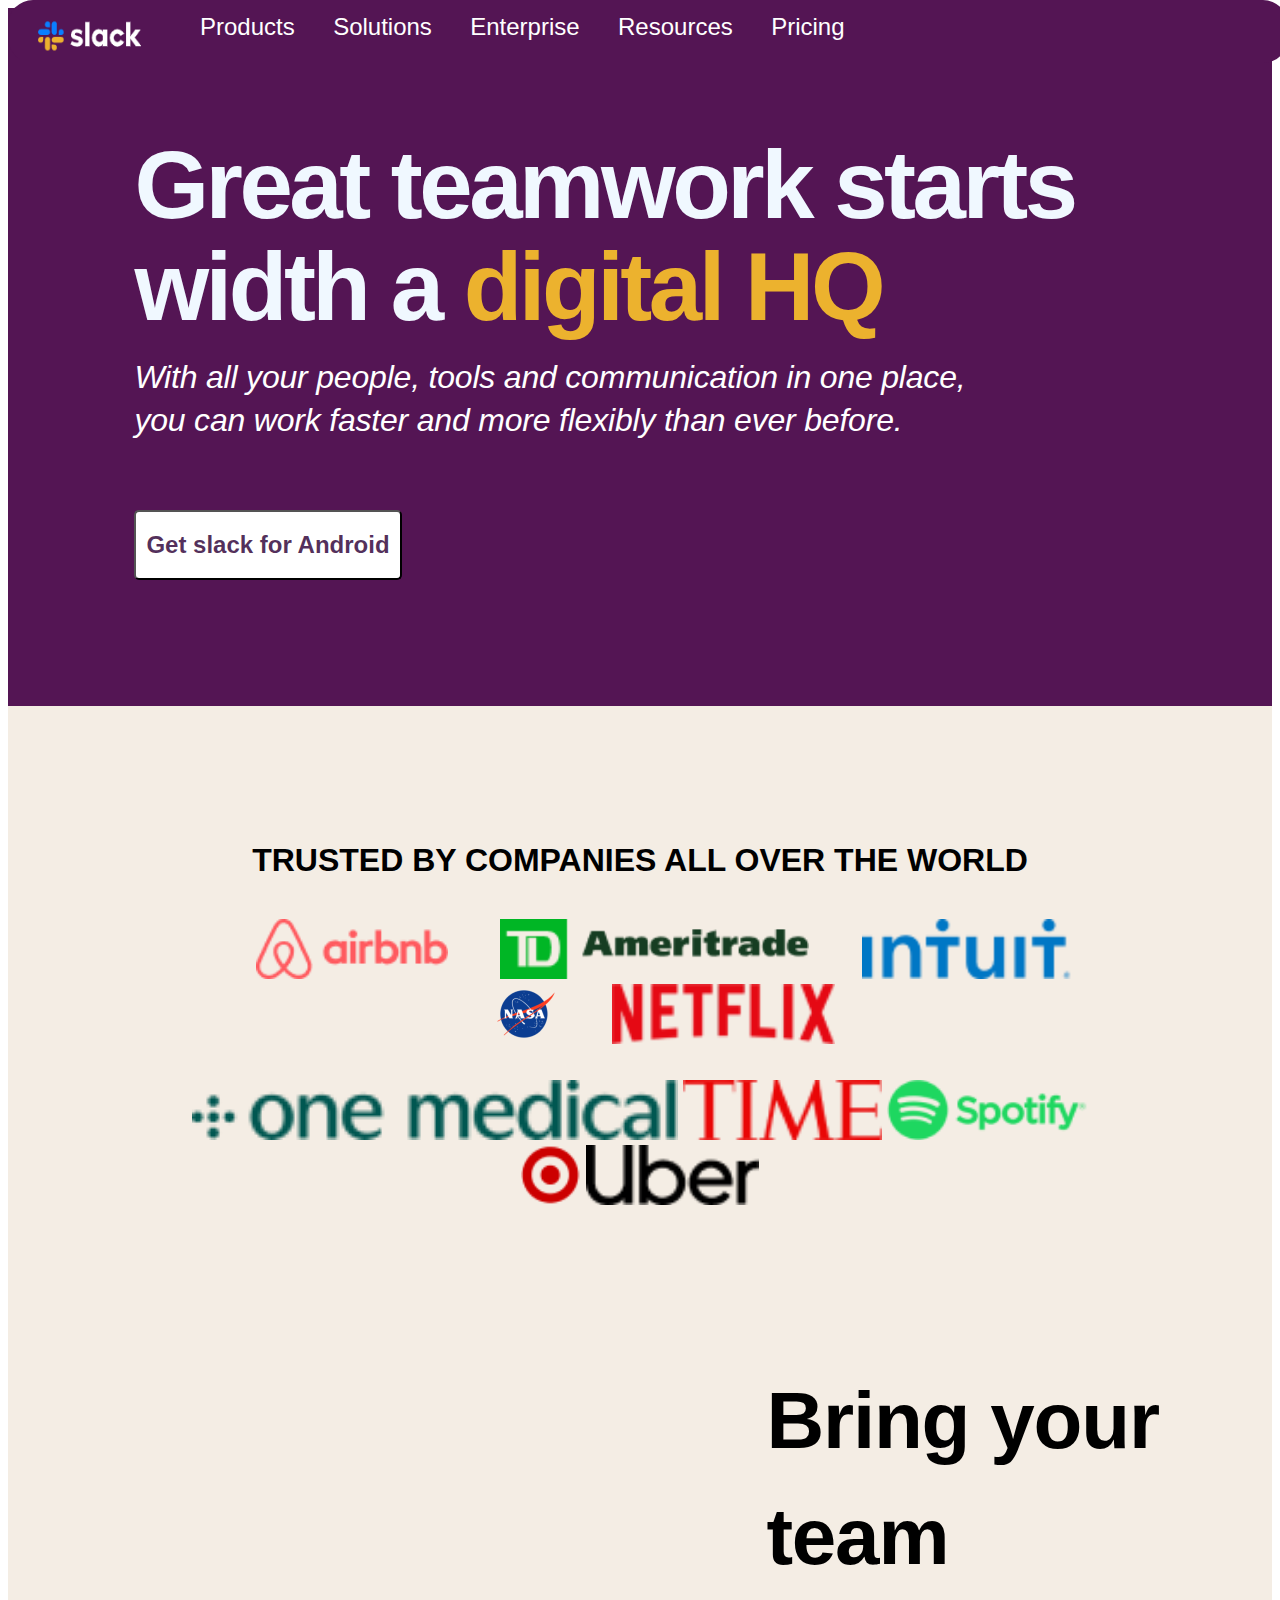
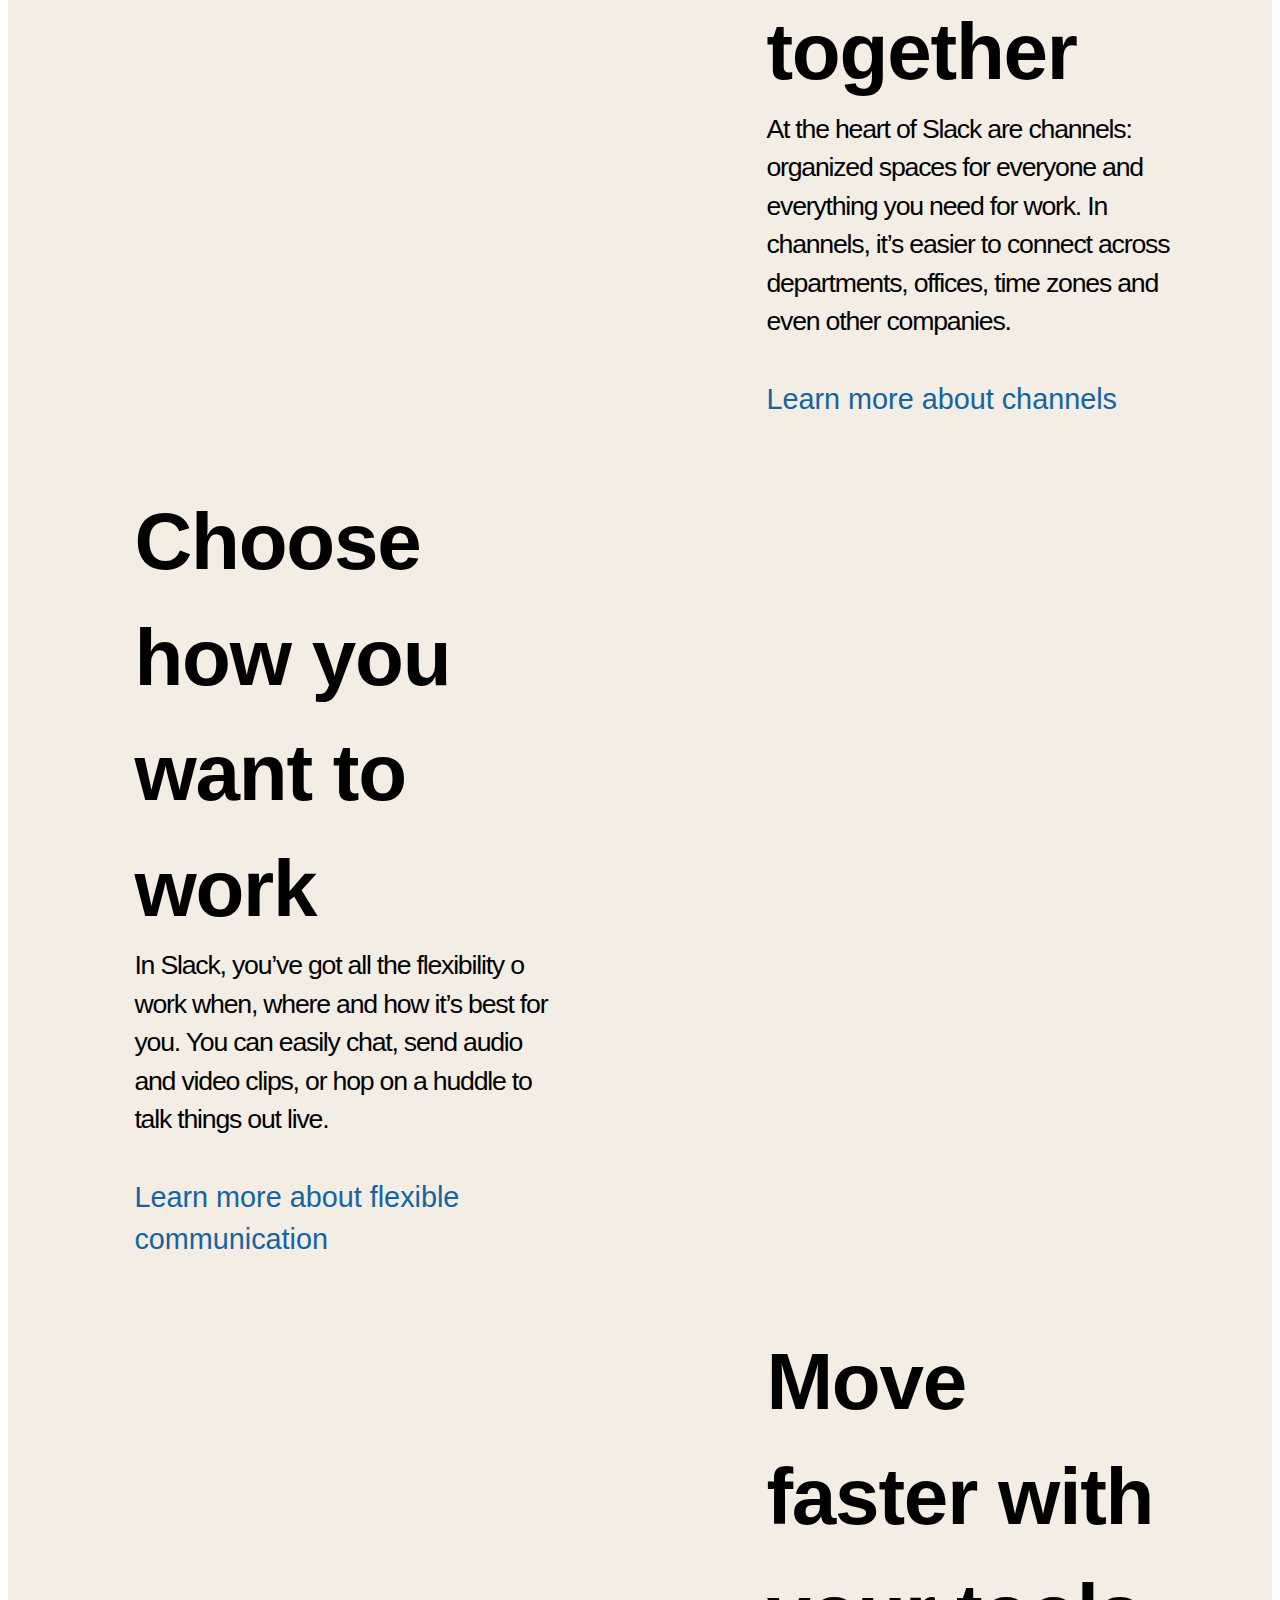
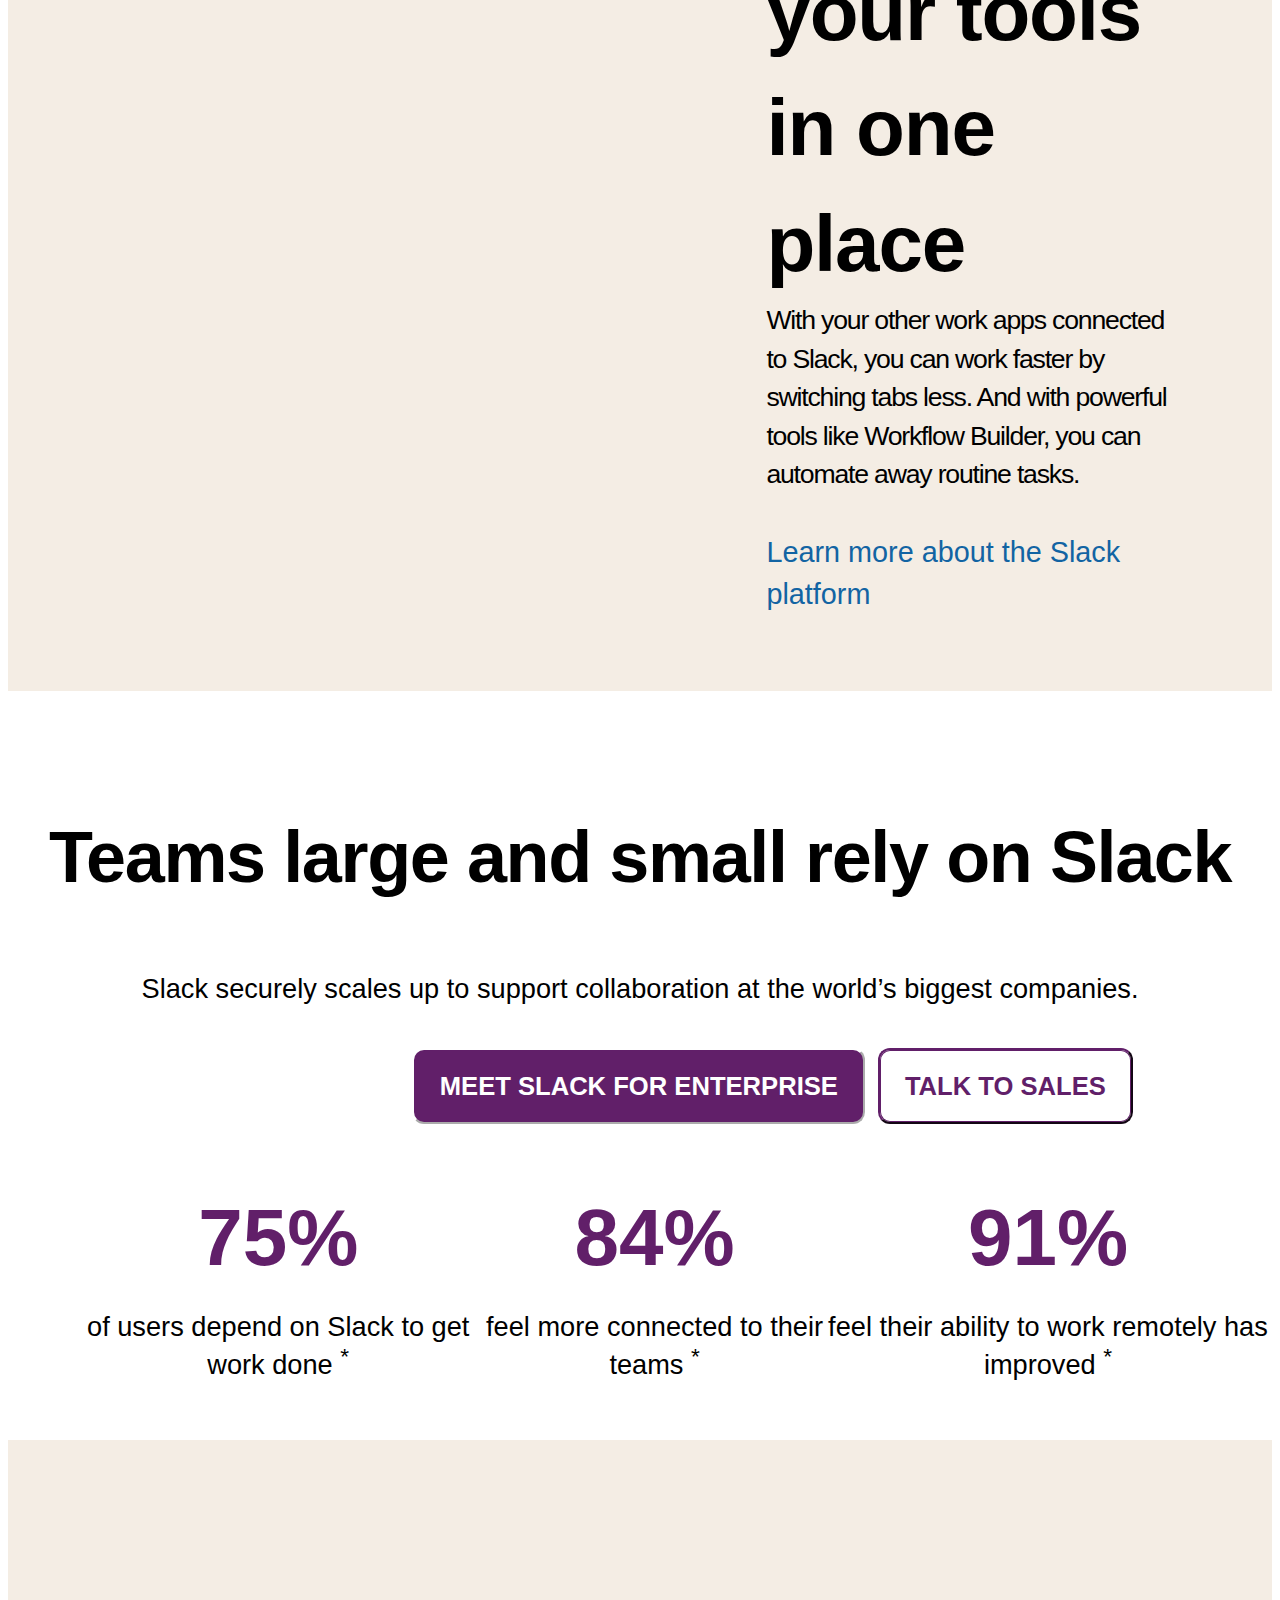
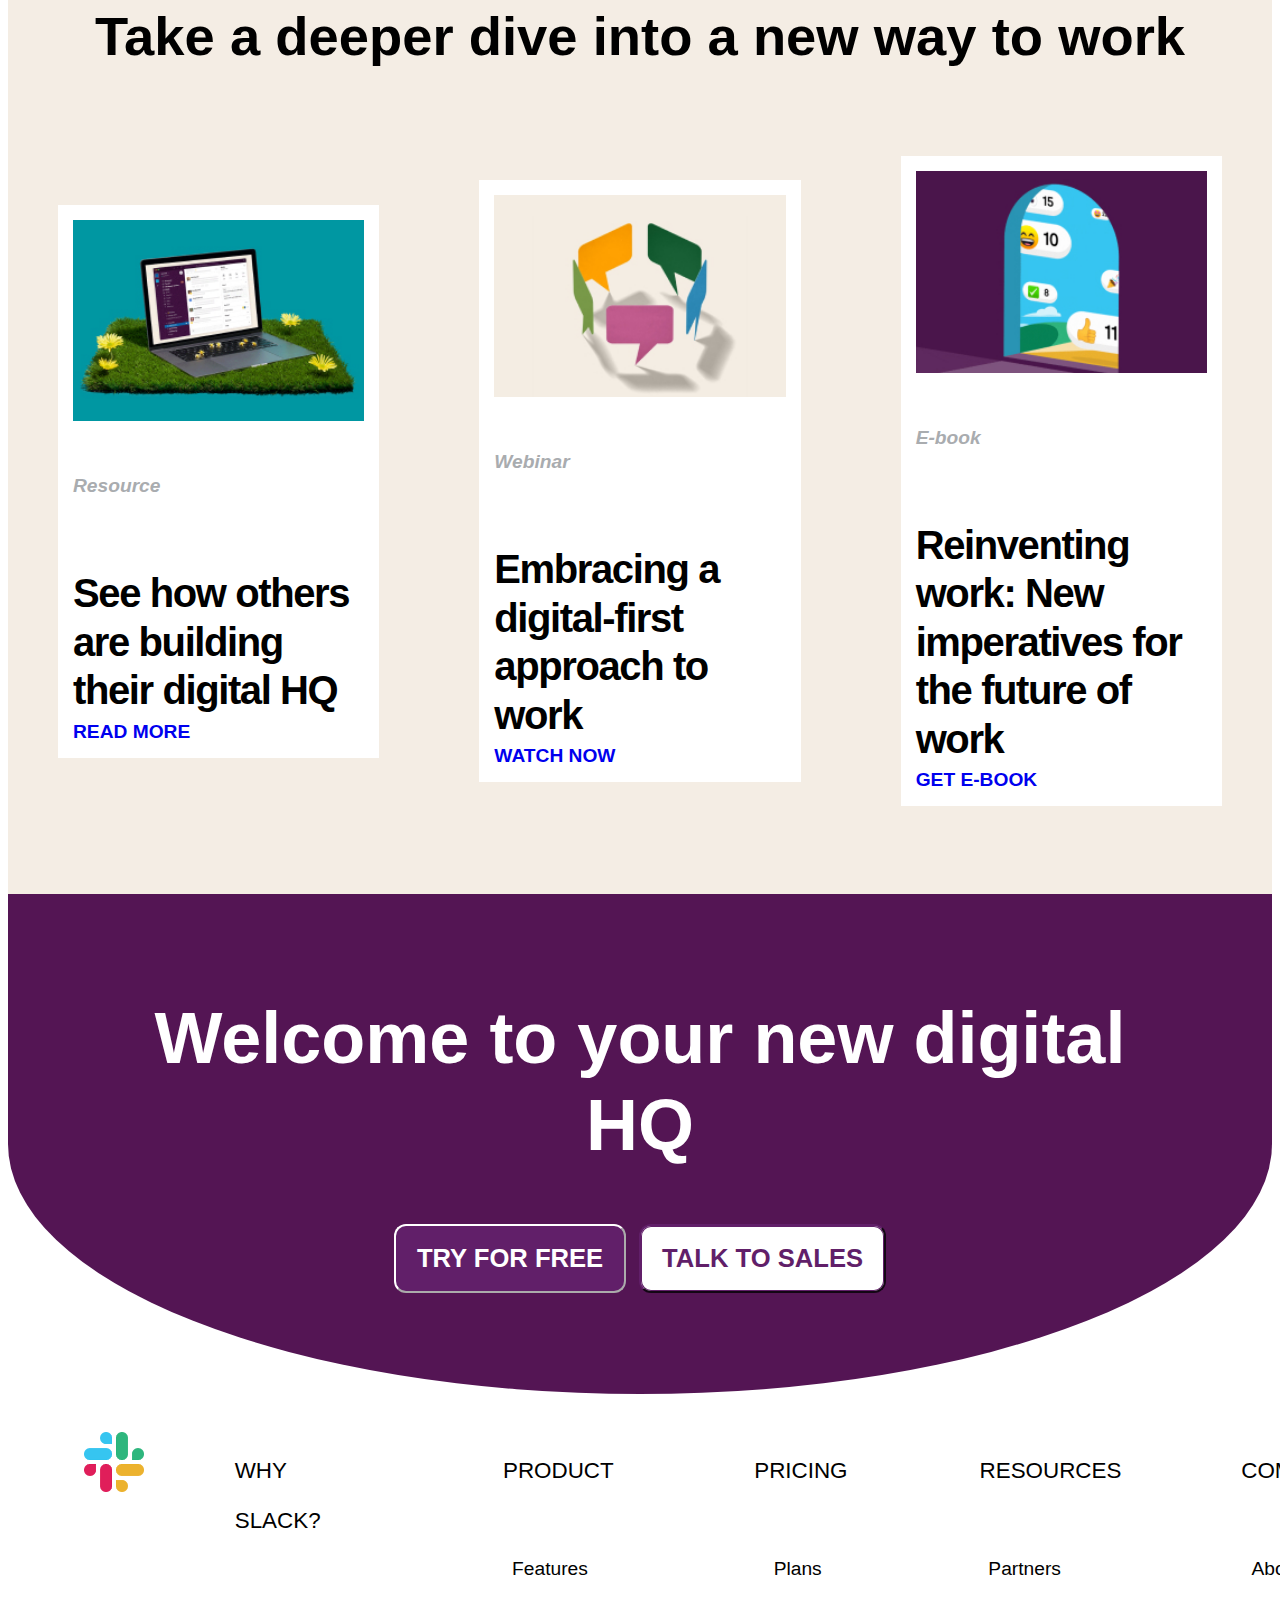
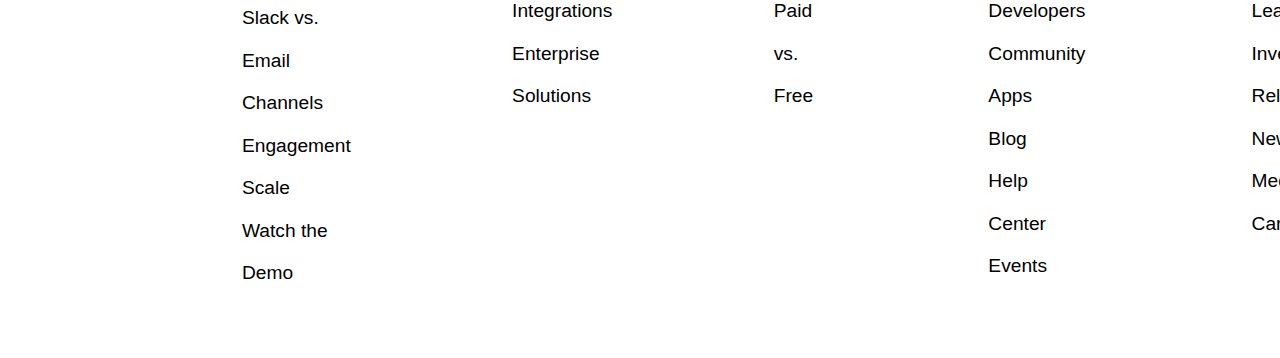
==== index.html @ 30ad0147 "change path in index.html" ====
<!DOCTYPE html>
<html lang="en">
<head> 
    <link href="./Css/site.css" rel="stylesheet"/>
    <meta charset="UTF-8">
    <meta http-equiv="X-UA-Compatible" content="IE=edge">
    <meta name="viewport" content="width=device-width, initial-scale=1.0">
    <title>Document</title>
   
</head>
<body>
    <header>
        <div class="top-nav"> 
            <a href="./index.html" style="padding: 0%;">
                <img src="./Images/logo.png" class="siteLogo"/>
            </a>
            <a href="#">Products</a>
            <a href="#">Solutions</a>
            <a href="#">Enterprise</a>
            <a href="#">Resources</a>
            <a href="#">Pricing</a>

        </div>
    </header>

    <section class="card1">
    <div class="first">
        <h1>
            Great teamwork starts <br/>
            width a <span class="title">digital HQ</span> 
        </h1>
        <br/>
        <h5 class="pre1">
            With all your people, tools and communication in one place,<br/>
            you can work faster and more flexibly than ever before.
        </h5><br/><br/>
        <button class="titleButton">Get slack for Android</button>
    </div>
    </section>

    <section class="card2">

        <div id="allLogos">
            <div class="text">TRUSTED BY COMPANIES ALL OVER THE WORLD</div>
            <div class="logo">
                <img class="imgLogo" src="./Images/airbnb-logo.png" />
                <img class="imgLogo" src="./Images/ameritrade-logo.png" />
                <img class="imgLogo" src="./Images/intuit.png"/>
                <img class="imgLogo" src="./Images/logo-nasa.png" />
                <img class="imgLogo" src="./Images/logo-netflix.png" />
            </div>
            <div class="logo">           
                <img src="./Images/logo-onemedical.png" />
                <img src="./Images/time-logo.png" />
                <img src="./Images/spotify.png" />
                <img src="./Images/target-logo.png" />
                <img src="./Images/uber.png" />
            </div> 

        </div>


        <div class="rightParagraph">
            <span class="titleParagraph">Bring your team together</span><br/>
            At the heart of Slack are channels:
            organized spaces for everyone and everything 
            you need for work. In channels, it’s easier to 
            connect across departments, offices, time zones 
            and even other companies.
            <br/><br/>
            <a href="#" class="learnMore">
            Learn more about channels 
            </a>

        </div>


        <div class="leftParagraph">
            <span class="titleParagraph">Choose how you want to work</span><br/>
             In Slack, you’ve got all the flexibility 
             o work when, where and how it’s best for
             you. You can easily chat, send audio and 
             video clips, or hop on a huddle to talk 
             things out live.
            <br/><br/>
            <a href="#" class="learnMore">
            Learn more about flexible communication
            </a>

        </div>

        <div class="rightParagraph">
        <span class="titleParagraph">Move faster with your tools in one place</span><br/>
        With your other work apps connected 
        to Slack, you can work faster by switching tabs less. 
        And with powerful tools like Workflow Builder, 
        you can automate away routine tasks.
            <br/><br/>
            <a href="#" class="learnMore">
        Learn more about the Slack platform
            </a>

        </div>

    </section> 

    <section class="card3">
        <h3>Teams large and small rely on Slack</h3>
        <p style="text-align:center ;">Slack securely scales up to support collaboration at the world’s biggest companies.</p><br/>
        <button class="b1">MEET SLACK FOR ENTERPRISE</button>
        <button class="b2">TALK TO SALES</button>
        <br/><br/>


        <div class="div-container">
            <div class="div-start" style="margin-left:5%">
                    <span class="s-number">75%</span>
                    <p class="p-start">of users depend on Slack to get work done
                    <sup>*</sup>                
                </p>
            </div>

            <div class="div-start">
                <span class="s-number">84%</span>
                <p class="p-start">feel more connected to their teams
                <sup>*</sup>                
            </p>
            </div>

            <div class="div-start" style="margin-right;:5%">
                <span class="s-number">91%</span>
                <p>feel their ability to work remotely has improved
                <sup class="p-start">*</sup>                
            </p>
            </div>

        </div>
    
    </section>


    <section class="card4" >
        <div class="title4">
            <br>
            <br>
            <span>Take a deeper dive into a new way to work</span>
            <div class="line"></div>
        </div>
       <div class="row">
           <div class="col">
               <img style="height:100%" src="./Images/img-promo-02.jpeg">
               <br>
               <h5>Resource</h5>
               <p class="p-text">See how others are building their digital HQ</p>
               <a href="#" class="ctn">READ MORE</a>
           </div>
           <br>
           <div class="col">
            <img style="height:100%" src="./Images/img-promo-03.jpeg">
            <br>
            <h5>Webinar</h5>
            <p class="p-text">Embracing a digital-first approach to work</p>
            <a href="#" class="ctn">WATCH NOW</a>
        </div>
        <br>
        <div class="col">
            <img style="height:100%" src="./Images/img-promo-04 .jpeg">
            <br>
            <h5>E-book</h5>
            <p class="p-text">Reinventing work: New imperatives for the future of work</p>
            <a href="#" class="ctn">GET E-BOOK</a>
        </div>
       </div> 
    </section>

    <section class="card5">
        <span class="welcome">Welcome to your new digital HQ</span><br/><br/><br/><br/>
        <button class="b1" style="margin-left: 0%;">TRY FOR FREE</button>
        <button class="b2">TALK TO SALES</button>

    </section>
    
    <footer class="footer">
        <div class="container">
            <img  style="width:auto" src="./Images/stackLogo.png" class="siteLogo"/>
            <div class="footer-row">
                <div class="footer-col">
                    <h6>WHY SLACK?</h6>
                <ul>
                    <li><a class="footer-a" href="#">Slack vs. Email</a></li>
                    <li><a class="footer-a" href="#">Channels</a></li>
                    <li><a class="footer-a" href="#">Engagement</a></li>
                    <li><a class="footer-a" href="#">Scale</a></li>
                    <li><a class="footer-a" href="#">Watch the Demo</a></li>  
                </ul>
                </div> 
                <div class="footer-col">
                    <h6>PRODUCT</h6>
                    <ul>
                        <li><a class="footer-a" href="#">Features</a></li>
                        <li><a class="footer-a" href="#">Integrations</a></li>
                        <li><a class="footer-a" href="#">Enterprise</a></li>
                        <li><a class="footer-a" href="#">Solutions</a></li>
                    </ul>
                </div>
                <div class="footer-col">
                    <h6>PRICING</h6>
                     <ul>
                        <li><a class="footer-a" href="#">Plans</a></li>
                        <li><a class="footer-a" href="#">Paid vs. Free</a></li>
                    </ul>
                </div>
                <div class="footer-col">
                    <h6>RESOURCES</h6>
                    <ul>
                        <li><a class="footer-a" href="#">Partners</a></li>
                        <li><a class="footer-a" href="#">Developers</a></li>
                        <li><a class="footer-a" href="#">Community</a></li>
                        <li><a class="footer-a" href="#">Apps</a></li>
                        <li><a class="footer-a" href="#">Blog</a></li>
                        <li><a class="footer-a" href="#">Help Center</a></li>
                        <li><a class="footer-a" href="#">Events</a></li>
                    </ul class="footer-a">
                </div>
                <div class="footer-col">
                    <h6>COMPANY</h6>
                    <ul>
                        <li><a class="footer-a" href="#">About Us</a></li>
                        <li><a class="footer-a" href="#">Leadership</a></li>
                        <li><a class="footer-a" href="#">Investor Relations</a></li>
                        <li><a class="footer-a" href="#">News</a></li>
                        <li><a class="footer-a" href="#">Media Kit</a></li>
                        <li><a class="footer-a" href="#">Careers</a></li>                
                    </ul>
                </div> 
            </div> 
        </div>
        <br>
        <br>
        <div class="social-links">
            <a class="footer-a" href="#" class="fab fa-facebook-f"></a>
            <a class="footer-a" href="#" class="fab fa-twitter"></a>
            <a class="footer-a" href="#" class="fab fa-instagram"></a>
            <a class="footer-a" href="#" class="fab fa-linkedin-in"></a>
        </div>     
    </footer>
</body>
</html>
---- Css/site.css ----
body{
    font-family: Slack-Circular-Pro,"Helvetica Neue",Helvetica,"Segoe UI",Tahoma,Arial,sans-serif;
    max-width: 100%;
    overflow-x: hidden;
    display: flex;
    flex-direction: column;
    min-height: 100vh;
}

div{
    display: block;
}

.title{
    color: #ecb22e;
}

.card1{
    background-color:#541554;
    padding-top: 10%;
    padding-bottom: 10%;
    color:aliceblue;
    width: 100%;

}
.first{
    margin-left: 10%;
}

h1{
    font-family: Slack-Larsseit,"Helvetica Neue",Helvetica,"Segoe UI",Tahoma,Arial,sans-serif;
    font-weight: 700;
    line-height: 1.0625;
    letter-spacing: -3.5px;
    font-size: 6rem;
    margin:0px 0px 0px
}

.pre1{
    font-family:Slack-Circular-Pro,"Helvetica Neue",Helvetica,"Segoe UI",Tahoma,Arial,sans-serif;
    display: block;
    color: #fff;
    margin-right: auto;
    margin-bottom: 2rem;
    font-weight: 350;
    line-height: 1.333;
    letter-spacing: -.2px;
    margin-top: 0;
    font-size: 2rem;

}

.titleButton{
    background-color: #fff;
    color:rgba(60, 19, 69, 0.884);
    box-shadow: inset 0 0 0 1px #fff;
    font-size: 1.5rem;
    font-weight: 900;
    height: 70px;
    padding: 10px;
    border: 2px solid #fff(255, 255, 255);
    border-radius: 5px;
}


.siteLogo{
    width: 90%;
    padding-top: 3%;
}
.top-nav {
    background-color:#541554;
    text-align: center;
    position: fixed;
    top:0px;
    width:100%;
    color:aliceblue;
    height:7%;
    /* display: flex;  */
    justify-content: space-between;    
    border-radius: 25px;

}
    

.top-nav a{
    float:left;
    display:block;
    color:#fff;
    margin:auto;
    text-align:center;
    padding-top: 1%;
    padding-left: 3%;
    font-family: Slack-Larsseit,"Helvetica Neue",Helvetica,"Segoe UI",Tahoma,Arial,sans-serif;
    font-weight: 400;
    font-size: x-large;
}

.top-nav a:hover{
    color:gainsboro;
    text-decoration: underline;

}

#allLogos{
    width: 80%;
    margin: auto;
    text-align: center;
    padding-top: 60px;
    padding-bottom: 60px;
}
.logo{
    margin:  3%;

}

img{
    height: 60px;

}

.imgLogo{
    margin-left: 5%;
}

.card2{
    background-color:#f4ede4;
    padding-top: 6%;
    padding-bottom: 6%;
    font-family:Slack-Circular-Pro,"Helvetica Neue",Helvetica,"Segoe UI",Tahoma,Arial,sans-serif;
    font-size:larger;
    font-weight: 600;
    height: inherit;
    color:rgb(0, 0, 0);
    width: 100%;
    /* max-width: 100%; */

}
.text{
    font-size: 2rem;
    margin-bottom: 4%;
}

.titleParagraph{
    font-size: 5rem;
    font-weight: 700;
    line-height: 1.4444;
}

.rightParagraph{
    box-sizing: inherit;
    margin-top: 5%;
    line-height: 1.4444;
    letter-spacing:-1.2px;
    font-size: 1.666rem;
    font-weight: 500;
    width: 33%;
    margin-left:60%;

}

.learnMore{
    font-family: Slack-Circular-Pro,"Helvetica Neue",Helvetica,"Segoe UI",Tahoma,Arial,sans-serif;
    font-weight: 400;
    line-height: 1.4444;
    letter-spacing: normal;
    font-size: 1.8rem;
    display: inline-block;
    color:#1264a3;
}

.learnMore:hover{
    margin-bottom: 0;
    border-bottom: 1px solid #1264a3;
    position: relative;
}

.leftParagraph{
    box-sizing: inherit;
    margin-top: 5%;
    line-height: 1.4444;;
    letter-spacing:-1.2px;
    font-size: 1.666rem;
    font-weight: 500;
    width: 33%;
    margin-left:10%;

}

h3{
    text-align: center;
    font-size:4.5rem;
    line-height: 1.212;
    letter-spacing:-1.4px;
    padding-top: 4%;
}

p{
    font-size: 1.7rem;
    font-family: Slack-Circular-Pro,"Helvetica Neue",Helvetica,"Segoe UI",Tahoma,Arial,sans-serif;
    font-weight: 500;
    letter-spacing: normal;
    margin-bottom: 2%;

}
.b1{
    margin-left: 32%;
    padding: 1.7% 2%;
    background-color: #611f69;
    color: #fff;
    fill: #fff;
    display: inline-block;
    white-space: nowrap;
    flex-basis: auto;
    font-family: Slack-Circular-Pro,"Helvetica Neue",Helvetica,"Segoe UI",Tahoma,Arial,sans-serif;
    font-weight: 700;
    font-size: 1.6rem;
    border-radius: 12px;
    border-color: #fff;
    margin-bottom: 0%;


}
.b2{

    padding: 1.7% 2%;
    background-color: #fff;
    color: #611f69;
    fill: #611f69;
    box-shadow: inset 0 0 0 1px #611f69;
    margin-top: inherit;
    margin-left: 0.5rem;
    cursor: pointer;
    text-align: center;
    font-family: Slack-Circular-Pro,"Helvetica Neue",Helvetica,"Segoe UI",Tahoma,Arial,sans-serif;
    font-weight: 700;
    font-size: 1.6rem;
    border-color:#611f69;;
    border-radius: 12px;

}

.div-container{
    text-align: center;
    font-family: Slack-Larsseit,"Helvetica Neue",Helvetica,"Segoe UI",Tahoma,Arial,sans-serif;
    background-color: #fff;
    flex-direction: row;
    display:flex;
    justify-content: space-around;
    padding-top: 1.5rem;
    width: 100%;
    margin-top: 2%;
    margin-bottom: 4%;
}

.s-number{
    color:#611f69;
    font-size: 5rem;
    font-weight: 700;
    font-family: Slack-Larsseit,"Helvetica Neue",Helvetica,"Segoe UI",Tahoma,Arial,sans-serif;
}

.card4{
    background-color:#f4ede4;
    padding-bottom: 3%;
    font-family:Slack-Circular-Pro,"Helvetica Neue",Helvetica,"Segoe UI",Tahoma,Arial,sans-serif;
    font-size:larger;
    font-weight: 600;
    height: inherit;
    color:rgb(0, 0, 0);
    width: 100%;
    display: flex;
    flex-wrap:wrap;
    justify-content: center;
    align-items: center;
    flex-direction: column;
}

.title4{
    color: rgb(0, 0, 0);
    font-size: 3.4rem;
    font-weight: 700;
    line-height: 1.4444; 
    text-align: center; 
}

.row{
    display: flex;
    align-items: center;
    justify-content: space-between;
    margin-top: 30px;
}
.col{
    width: 80%;
    display: flex;
    flex-direction: column;
    margin: 50px;
    background-color: #fff;
    border: 15px solid #fff;
}

h5{
    font-style: italic;
    color:#a9acaf;
    font-size: 100%;
}
.p-text{
    font-size: 2.5rem;
    line-height: 1.212;
    letter-spacing:-1.4px;
    font-weight: 700;
    font-family: Slack-Circular-Pro,"Helvetica Neue",Helvetica,"Segoe UI",Tahoma,Arial,sans-serif;

}

.card5{
    background-color:#541554;
    border-bottom-left-radius:50% ;
    border-bottom-right-radius: 50%;
    text-align: center;
    padding: 8%;

}

.welcome {
    text-align: center;
    color: #fff;
    font-size: 4.5rem;
    line-height: 1.212;
    font-weight: 700;
    font-family: Slack-Circular-Pro,"Helvetica Neue",Helvetica,"Segoe UI",Tahoma,Arial,sans-serif;
}
.footer{
    width: 100%;
    background-color:#ffffff;
}

.footer-col{
    margin-left: 12%;
    text-align:start;
    font-size: 1.2rem;
    line-height: 2.212;
    font-weight: 400

}

.footer-row{
    display: flex;
    width: 80%;
    margin-left: -5%;
}

h6{
    color:rgb(0, 0, 0);
    font-family: Slack-Circular-Pro,"Helvetica Neue",Helvetica,"Segoe UI",Tahoma,Arial,sans-serif;
    font-size: 1.4rem;
    font-weight: 400;
    margin-left: 22%;
}

li{
    list-style: none;
}

a{
    text-decoration: none;

}

.siteLogo{
    margin-left:6%;
}

.container{
    display: flex;
}
.footer-a{
    border-bottom: none;
    color:rgb(0, 0, 0);

}
.footer-a:hover{
text-decoration: underline;

}

@media(max-width:700px){
}
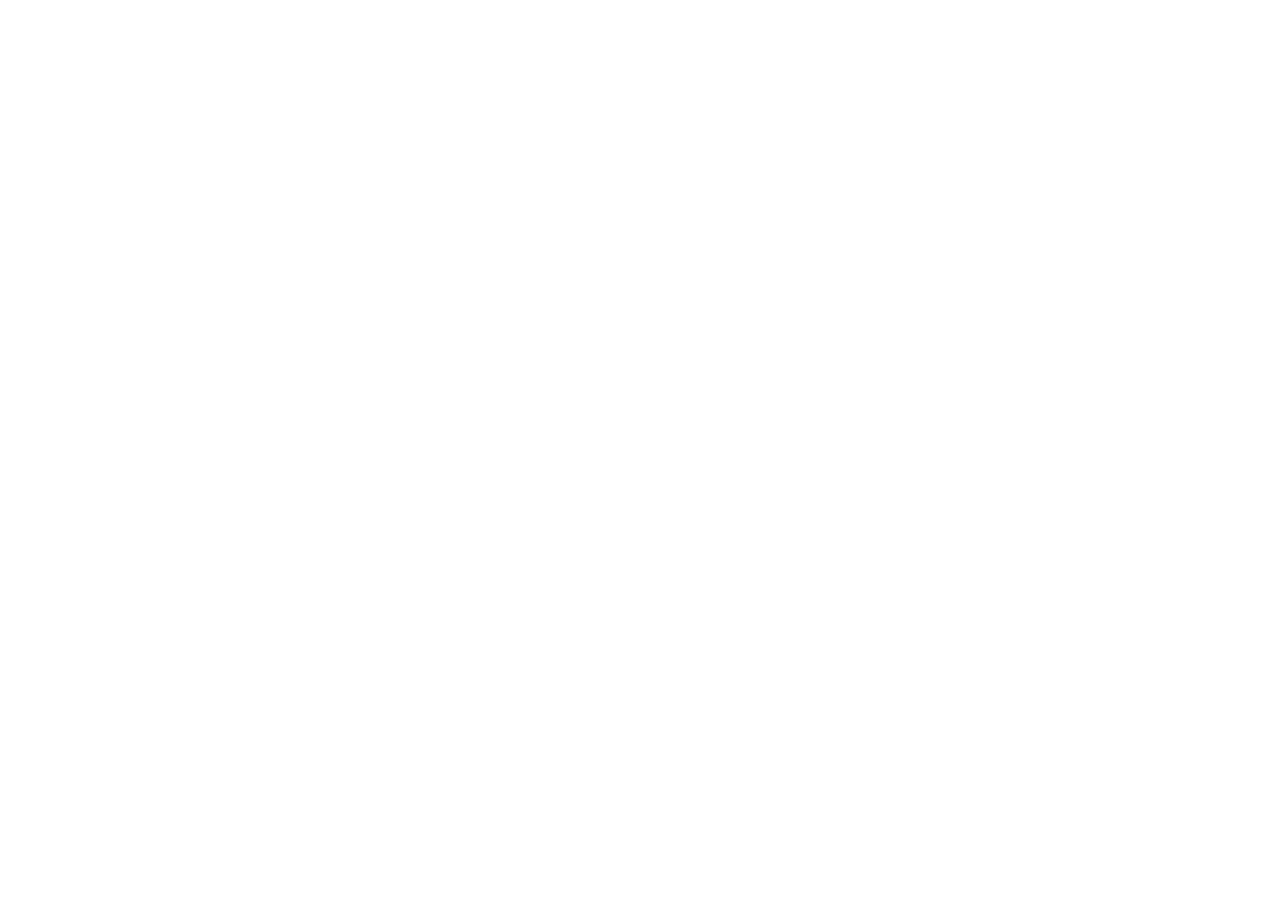
==== commit e40e7fb6: "change path in index.html and name to site" ====
--- a/index.html
+++ b/index.html
@@ -1,248 +1,13 @@
 <!DOCTYPE html>
 <html lang="en">
-<head> 
-    <link href="./Css/site.css" rel="stylesheet"/>
+<head>
     <meta charset="UTF-8">
     <meta http-equiv="X-UA-Compatible" content="IE=edge">
     <meta name="viewport" content="width=device-width, initial-scale=1.0">
+    <meta http-equiv="refresh" content="0; url=https://rutycohen.github.io/Html-webSite/HTML/site.html">
     <title>Document</title>
-   
 </head>
 <body>
-    <header>
-        <div class="top-nav"> 
-            <a href="./index.html" style="padding: 0%;">
-                <img src="./Images/logo.png" class="siteLogo"/>
-            </a>
-            <a href="#">Products</a>
-            <a href="#">Solutions</a>
-            <a href="#">Enterprise</a>
-            <a href="#">Resources</a>
-            <a href="#">Pricing</a>
-
-        </div>
-    </header>
-
-    <section class="card1">
-    <div class="first">
-        <h1>
-            Great teamwork starts <br/>
-            width a <span class="title">digital HQ</span> 
-        </h1>
-        <br/>
-        <h5 class="pre1">
-            With all your people, tools and communication in one place,<br/>
-            you can work faster and more flexibly than ever before.
-        </h5><br/><br/>
-        <button class="titleButton">Get slack for Android</button>
-    </div>
-    </section>
-
-    <section class="card2">
-
-        <div id="allLogos">
-            <div class="text">TRUSTED BY COMPANIES ALL OVER THE WORLD</div>
-            <div class="logo">
-                <img class="imgLogo" src="./Images/airbnb-logo.png" />
-                <img class="imgLogo" src="./Images/ameritrade-logo.png" />
-                <img class="imgLogo" src="./Images/intuit.png"/>
-                <img class="imgLogo" src="./Images/logo-nasa.png" />
-                <img class="imgLogo" src="./Images/logo-netflix.png" />
-            </div>
-            <div class="logo">           
-                <img src="./Images/logo-onemedical.png" />
-                <img src="./Images/time-logo.png" />
-                <img src="./Images/spotify.png" />
-                <img src="./Images/target-logo.png" />
-                <img src="./Images/uber.png" />
-            </div> 
-
-        </div>
-
-
-        <div class="rightParagraph">
-            <span class="titleParagraph">Bring your team together</span><br/>
-            At the heart of Slack are channels:
-            organized spaces for everyone and everything 
-            you need for work. In channels, it’s easier to 
-            connect across departments, offices, time zones 
-            and even other companies.
-            <br/><br/>
-            <a href="#" class="learnMore">
-            Learn more about channels 
-            </a>
-
-        </div>
-
-
-        <div class="leftParagraph">
-            <span class="titleParagraph">Choose how you want to work</span><br/>
-             In Slack, you’ve got all the flexibility 
-             o work when, where and how it’s best for
-             you. You can easily chat, send audio and 
-             video clips, or hop on a huddle to talk 
-             things out live.
-            <br/><br/>
-            <a href="#" class="learnMore">
-            Learn more about flexible communication
-            </a>
-
-        </div>
-
-        <div class="rightParagraph">
-        <span class="titleParagraph">Move faster with your tools in one place</span><br/>
-        With your other work apps connected 
-        to Slack, you can work faster by switching tabs less. 
-        And with powerful tools like Workflow Builder, 
-        you can automate away routine tasks.
-            <br/><br/>
-            <a href="#" class="learnMore">
-        Learn more about the Slack platform
-            </a>
-
-        </div>
-
-    </section> 
-
-    <section class="card3">
-        <h3>Teams large and small rely on Slack</h3>
-        <p style="text-align:center ;">Slack securely scales up to support collaboration at the world’s biggest companies.</p><br/>
-        <button class="b1">MEET SLACK FOR ENTERPRISE</button>
-        <button class="b2">TALK TO SALES</button>
-        <br/><br/>
-
-
-        <div class="div-container">
-            <div class="div-start" style="margin-left:5%">
-                    <span class="s-number">75%</span>
-                    <p class="p-start">of users depend on Slack to get work done
-                    <sup>*</sup>                
-                </p>
-            </div>
-
-            <div class="div-start">
-                <span class="s-number">84%</span>
-                <p class="p-start">feel more connected to their teams
-                <sup>*</sup>                
-            </p>
-            </div>
-
-            <div class="div-start" style="margin-right;:5%">
-                <span class="s-number">91%</span>
-                <p>feel their ability to work remotely has improved
-                <sup class="p-start">*</sup>                
-            </p>
-            </div>
-
-        </div>
     
-    </section>
-
-
-    <section class="card4" >
-        <div class="title4">
-            <br>
-            <br>
-            <span>Take a deeper dive into a new way to work</span>
-            <div class="line"></div>
-        </div>
-       <div class="row">
-           <div class="col">
-               <img style="height:100%" src="./Images/img-promo-02.jpeg">
-               <br>
-               <h5>Resource</h5>
-               <p class="p-text">See how others are building their digital HQ</p>
-               <a href="#" class="ctn">READ MORE</a>
-           </div>
-           <br>
-           <div class="col">
-            <img style="height:100%" src="./Images/img-promo-03.jpeg">
-            <br>
-            <h5>Webinar</h5>
-            <p class="p-text">Embracing a digital-first approach to work</p>
-            <a href="#" class="ctn">WATCH NOW</a>
-        </div>
-        <br>
-        <div class="col">
-            <img style="height:100%" src="./Images/img-promo-04 .jpeg">
-            <br>
-            <h5>E-book</h5>
-            <p class="p-text">Reinventing work: New imperatives for the future of work</p>
-            <a href="#" class="ctn">GET E-BOOK</a>
-        </div>
-       </div> 
-    </section>
-
-    <section class="card5">
-        <span class="welcome">Welcome to your new digital HQ</span><br/><br/><br/><br/>
-        <button class="b1" style="margin-left: 0%;">TRY FOR FREE</button>
-        <button class="b2">TALK TO SALES</button>
-
-    </section>
-    
-    <footer class="footer">
-        <div class="container">
-            <img  style="width:auto" src="./Images/stackLogo.png" class="siteLogo"/>
-            <div class="footer-row">
-                <div class="footer-col">
-                    <h6>WHY SLACK?</h6>
-                <ul>
-                    <li><a class="footer-a" href="#">Slack vs. Email</a></li>
-                    <li><a class="footer-a" href="#">Channels</a></li>
-                    <li><a class="footer-a" href="#">Engagement</a></li>
-                    <li><a class="footer-a" href="#">Scale</a></li>
-                    <li><a class="footer-a" href="#">Watch the Demo</a></li>  
-                </ul>
-                </div> 
-                <div class="footer-col">
-                    <h6>PRODUCT</h6>
-                    <ul>
-                        <li><a class="footer-a" href="#">Features</a></li>
-                        <li><a class="footer-a" href="#">Integrations</a></li>
-                        <li><a class="footer-a" href="#">Enterprise</a></li>
-                        <li><a class="footer-a" href="#">Solutions</a></li>
-                    </ul>
-                </div>
-                <div class="footer-col">
-                    <h6>PRICING</h6>
-                     <ul>
-                        <li><a class="footer-a" href="#">Plans</a></li>
-                        <li><a class="footer-a" href="#">Paid vs. Free</a></li>
-                    </ul>
-                </div>
-                <div class="footer-col">
-                    <h6>RESOURCES</h6>
-                    <ul>
-                        <li><a class="footer-a" href="#">Partners</a></li>
-                        <li><a class="footer-a" href="#">Developers</a></li>
-                        <li><a class="footer-a" href="#">Community</a></li>
-                        <li><a class="footer-a" href="#">Apps</a></li>
-                        <li><a class="footer-a" href="#">Blog</a></li>
-                        <li><a class="footer-a" href="#">Help Center</a></li>
-                        <li><a class="footer-a" href="#">Events</a></li>
-                    </ul class="footer-a">
-                </div>
-                <div class="footer-col">
-                    <h6>COMPANY</h6>
-                    <ul>
-                        <li><a class="footer-a" href="#">About Us</a></li>
-                        <li><a class="footer-a" href="#">Leadership</a></li>
-                        <li><a class="footer-a" href="#">Investor Relations</a></li>
-                        <li><a class="footer-a" href="#">News</a></li>
-                        <li><a class="footer-a" href="#">Media Kit</a></li>
-                        <li><a class="footer-a" href="#">Careers</a></li>                
-                    </ul>
-                </div> 
-            </div> 
-        </div>
-        <br>
-        <br>
-        <div class="social-links">
-            <a class="footer-a" href="#" class="fab fa-facebook-f"></a>
-            <a class="footer-a" href="#" class="fab fa-twitter"></a>
-            <a class="footer-a" href="#" class="fab fa-instagram"></a>
-            <a class="footer-a" href="#" class="fab fa-linkedin-in"></a>
-        </div>     
-    </footer>
 </body>
 </html>